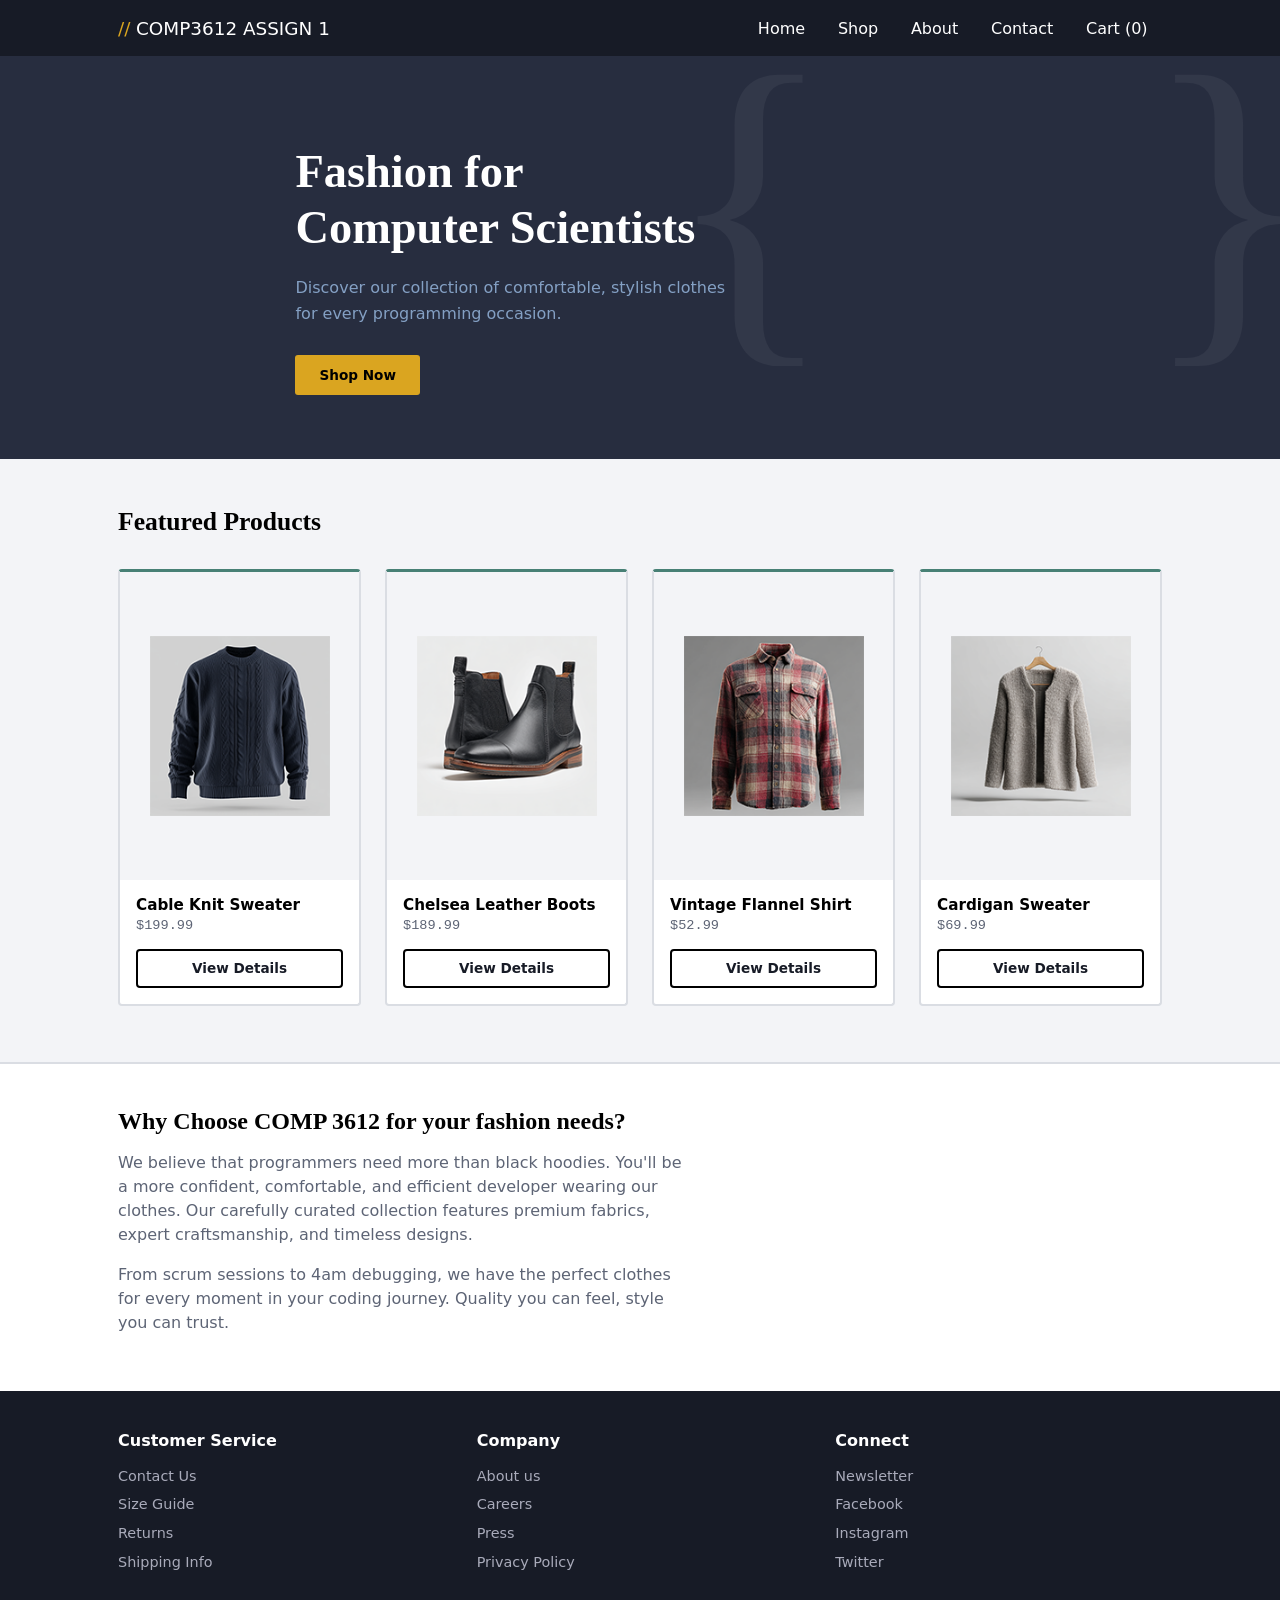
==== index.html @ bbde08c1 "completed index.html" ====
<!DOCTYPE html>

<html>
    <head>
        <link rel="stylesheet" href="styles.css">
    </head>
    <body>

        <header class="site-header">
            <div class="container">
                <a class="logo" href="index.html"><span>//</span>COMP3612 ASSIGN 1</a>

                <nav class="site-nav" aria-label="Main navigation">
                    <ul>
                        <li><a href="index.html" aria-current="page">Home</a></li>
                        <li><a href="#">Shop</a></li>
                        <li><a href="about.html" aria-current="page">About</a></li>
                        <li><a href="#" aria-current="page">Contact</a></li>
                        <li><a href="#" aria-current="page">Cart (0)</a></li>

                    </ul>
                </nav>
            </div>
        </header>

        <main>
            <section class="hero">
                <div class="container">
                    <div class="hero-copy">
                        <h1>Fashion for Computer Scientists</h1>
                        <p>Discover our collection of comfortable, stylish clothes for every programming occasion.</p>
                        <a class="hero-button" href="product.html">Shop Now</a>
                    </div>
                </div>
            </section>

            <section class="featured">
                <div class="container">
                    <h2 id="featured-header">Featured Products</h2>

                    <div class="product-grid">
                        <article class="product-card">
                            <figure>
                                <img src="data/images/003-small-front.png" alt="Cable knit sweater">
                            </figure>

                            <div class="card-body">
                                <h3>Cable Knit Sweater</h3>
                                <p class="price">$199.99</p>
                                <a class="featured-button" href="product.html">View Details</a>
                            </div>
                        </article>

                        <article class="product-card">
                            <figure>
                                <img src="data/images/008-small-front.png" alt="Boots">
                            </figure>

                            <div class="card-body">
                                <h3>Chelsea Leather Boots</h3>
                                <p class="price">$189.99</p>
                                <a class="dark featured-button" href="product.html">View Details</a>
                            </div>
                        </article>

                        <article class="product-card">
                            <figure>
                                <img src="data/images/011-small-front.png" alt="Flannel">
                            </figure>

                            <div class="card-body">
                                <h3>Vintage Flannel Shirt</h3>
                                <p class="price">$52.99</p>
                                <a class="featured-button" href="product.html">View Details</a>
                            </div>
                        </article>

                        <article class="product-card">
                            <figure>
                                <img src="data/images/009-small-front.png" alt="Cardigan">
                            </figure>

                            <div class="card-body">
                                <h3>Cardigan Sweater</h3>
                                <p class="price">$69.99</p>
                                <a class="featured-button" href="product.html">View Details</a>
                            </div>
                        </article>
                    </div>

                </div>

            </section>

            <section class="why">
                <div class="container">
                    <h2 id="why-header">Why Choose COMP 3612 for your fashion needs?</h2>
                    <p>We believe that programmers need more than black hoodies. You'll be a more confident, comfortable, and efficient developer wearing our clothes. Our carefully curated collection features premium fabrics, expert craftsmanship, and timeless designs.</p>
                    <p>From scrum sessions to 4am debugging, we have the perfect clothes for every moment in your coding journey. Quality you can feel, style you can trust.</p>
                 </div>
            </section>

        </main>


        <footer>
            <div class="container">
                <div class="site-footer">
                    <section>
                        <h2>Customer Service</h2>
                        <ul>
                            <li><a href="#">Contact Us</a></li>
                            <li><a href="#">Size Guide</a></li>
                            <li><a href="#">Returns</a></li>
                            <li><a href="#">Shipping Info</a></li>
                        </ul>
                    </section>

                    <section>
                        <h2>Company</h2>
                        <ul>
                            <li><a href="about.html">About us</a></li>
                            <li><a href="#">Careers</a></li>
                            <li><a href="#">Press</a></li>
                            <li><a href="#">Privacy Policy</a></li>
                        </ul>
                    </section>

                    <section>
                        <h2>Connect</h2>
                        <ul>
                            <li><a href="#">Newsletter</a></li>
                            <li><a href="#">Facebook</a></li>
                            <li><a href="#">Instagram</a></li>
                            <li><a href="#">Twitter</a></li>
                        </ul>
                    </section>

                </div>

            </div>
        </footer>

    </body>
</html>
---- styles.css ----
body {
    margin: 0;
    display: flex;
    flex-direction: column;
    min-height: 100vh;
    font-family: system-ui, -apple-system, BlinkMacSystemFont, 'Segoe UI', Roboto, Oxygen, Ubuntu, Cantarell, 'Open Sans', 'Helvetica Neue', sans-serif;
}



.container {
    width: 100%;
    max-width: 1100px;
    margin: 0 auto;
    padding: 0 1.75rem;
    box-sizing: border-box;
}

/* header + navigation */

.site-header {
    background-color: #171b26;
    color: white;
}

.site-header .container {
    display: flex;
    align-items:stretch;
    justify-content: space-between;
    min-height: 3.5rem;
    gap: 1rem;
}

.logo {
    display: flex;
    align-items: center;
    color:white;
    text-decoration: none;
    white-space: nowrap;
    font-size: 1.15rem;
}

.logo span {
    color: goldenrod;
    margin-right: 0.35rem;
}

.site-nav {
    display: flex;
}

.site-nav li {
    display: flex;
}

.site-nav ul {
    display: flex;
    justify-content: flex-end;
    gap: 0.25rem;
    list-style-type: none;
    margin: 0;
}

.site-nav a {
    display: flex;
    align-items: center;
    padding: 0 0.9rem;
    font-size: 1rem;
    color: white;
    text-decoration: none;
    
}

.site-nav a:hover {
    background-color: #34495e;
    border-radius: 1px;
}

/* hero */
.hero {
    position: relative;
    overflow: hidden;
    padding: 5.5rem 0 4rem;
    background-color: #272d3f;
    color: white;
}

/* decorative curly braces behind the text */
.hero::before,
.hero::after {
    position: absolute;
    top: -2rem;
    font-family: Georgia, 'Times New Roman', Times, serif;
    font-size: 22rem;
    line-height: 1;
    color: rgba(255, 255, 255, 0.05);
    pointer-events: none;
}

.hero::before {
    content: "{";
    left: 52%;
}

.hero::after {
    content: "}";
    right: -2rem;
}

.hero .container {
    position: relative;
    z-index: 1;
}

.hero-copy {
    max-width: 440px;
    margin-left: 17%;
}

.hero h1 {
    margin: 0 0 1.25rem;
    font-family: Georgia, 'Times New Roman', Times, serif;
    font-size: 2.9rem;
    line-height: 1.2;
}

.hero p {
    margin: 0 0 1.75rem;
    font-size: 1rem;
    line-height: 1.6;
    color: #84a0c4;
}

.hero-button {
    display: inline-block;
    padding: 0.75rem 1.5rem;
    border-radius: 3px;
    text-decoration: none;
    font-size: 0.85rem;
    font-weight: 600;
    color: black;
    background-color: goldenrod;
}

.hero-button:hover {
    background-color: rgb(164, 125, 26);
}

/* Featured Products */

.featured {
    background-color: #f3f4f7;
    padding: 3rem 0 3.5rem;
}

.featured h2 {
    margin: 0 0 2rem;
    font-family: Georgia, 'Times New Roman', Times, serif;
    font-size: 1.6rem;
}

.product-grid {
    display: grid;
    grid-template-columns: 1fr 1fr 1fr 1fr;
    gap: 1.5rem;
    align-items: start;

}

.product-card {
    background-color: white;    
    border: 2px solid #dadde3;
    border-top: 3px solid #478075;
    border-radius: 4px;

}

.product-card:hover {
    border: 2px solid black;
    border-top: 3px solid goldenrod;
    border-radius: 4px;

}

.product-card figure {
    margin: 0;
    padding: 4rem 1.5rem 4rem 1.5rem;
    background-color: #f3f4f7;
}

.product-card img {
    display: block;
    width: 100%;
    max-width: 180px;
    margin: 0 auto;
}

.card-body {
    padding: 1rem;
}

.product-card h3 {
    margin: 0 0 0.25rem;
    font-size: 0.95rem;
}

.price {
    margin: 0 0 1rem;
    font-family: "Courier New", monospace;
    font-size: 0.85rem;
    color: #5d6475;
}

.featured-button {
    display:block;
    border: 2px solid black;
    border-radius: 4px;
    padding: 0.6rem;
    text-decoration: none;
    text-align: center;
    font-size: 0.85rem;
    font-weight: 600;
    color: #171b26;
    background-color: white;
}

.featured-button:hover {
    color: white;
    background-color: #171b26;
}

/* why */
.why {
    padding: 2.75rem 0 2.5rem;
    border-top: 2px solid #dadde3;
}

.why h2 {
    margin: 0 0 1rem;
    font-family: Georgia, 'Times New Roman', Times, serif;
}

.why p {
    max-width: 36rem;
    margin: 0 0 1rem;
    line-height: 1.5;
    color: #5d6475;
}

/* footer */

footer {
    margin-top: auto;
    padding: 2.5rem 0 1.5rem;
    background-color: #171b26;
    color: white;
}

.site-footer {
    display: grid;
    grid-template-columns: repeat(3, 1fr);
    gap: 2rem;
}

footer h2 {
    margin: 0 0 1rem;
    font-size: 1rem;
}

footer ul {
    list-style-type: none;
    margin: 0;
    padding: 0;
}

footer li {
    margin-bottom: 0.6rem;
}

footer a {
    text-decoration: none;
    color: #a9abba;
    font-size: 0.9rem;
}

/* body */

body {
    margin: 0;
    display: flex;
    flex-direction: column;
    min-height: 100vh;
}

@media (max-width: 900px) {
    .product-grid {
        grid-template-columns: 1fr 1fr;
    }
}

@media (max-width: 600px) {
    .product-grid {
        grid-template-columns: 1fr;
    }
}
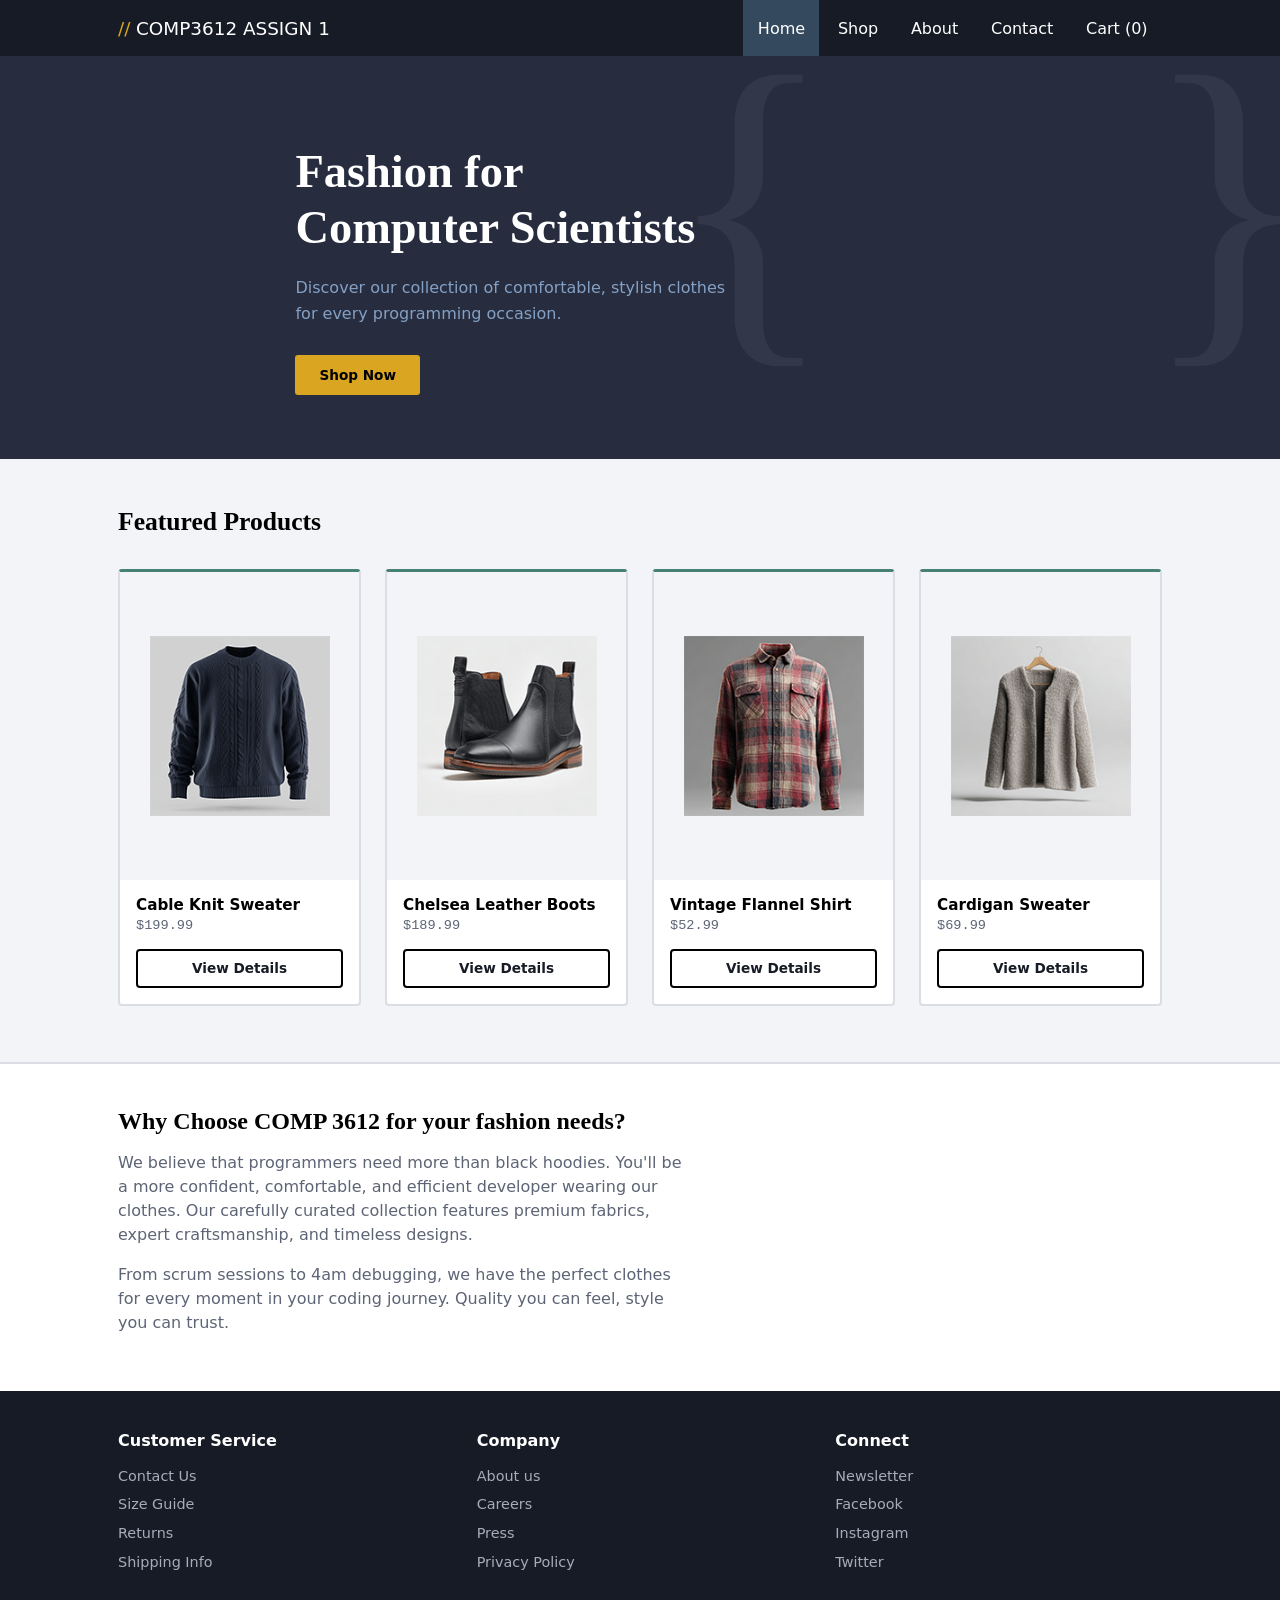
==== commit 729ecd07: "product.html (no form)" ====
--- a/index.html
+++ b/index.html
@@ -2,6 +2,9 @@
 
 <html>
     <head>
+        <meta charset="UTF-8"
+        <meta name="viewport" content="width=device-width, intial-scale=1.0">
+        <title>Home page - COMP3612 Assign 1</title>
         <link rel="stylesheet" href="styles.css">
     </head>
     <body>
@@ -12,7 +15,7 @@
 
                 <nav class="site-nav" aria-label="Main navigation">
                     <ul>
-                        <li><a href="index.html" aria-current="page">Home</a></li>
+                        <li><a class="active" href="index.html" aria-current="page">Home</a></li>
                         <li><a href="#">Shop</a></li>
                         <li><a href="about.html" aria-current="page">About</a></li>
                         <li><a href="#" aria-current="page">Contact</a></li>
@@ -59,7 +62,7 @@
                             <div class="card-body">
                                 <h3>Chelsea Leather Boots</h3>
                                 <p class="price">$189.99</p>
-                                <a class="dark featured-button" href="product.html">View Details</a>
+                                <a class="dark featured-button" href="#">View Details</a>
                             </div>
                         </article>
 
@@ -71,7 +74,7 @@
                             <div class="card-body">
                                 <h3>Vintage Flannel Shirt</h3>
                                 <p class="price">$52.99</p>
-                                <a class="featured-button" href="product.html">View Details</a>
+                                <a class="featured-button" href="#">View Details</a>
                             </div>
                         </article>
 
@@ -83,7 +86,7 @@
                             <div class="card-body">
                                 <h3>Cardigan Sweater</h3>
                                 <p class="price">$69.99</p>
-                                <a class="featured-button" href="product.html">View Details</a>
+                                <a class="featured-button" href="#">View Details</a>
                             </div>
                         </article>
                     </div>
--- a/styles.css
+++ b/styles.css
@@ -74,6 +74,10 @@
 .site-nav a:hover {
     background-color: #34495e;
     border-radius: 1px;
+}
+
+.site-nav a.active {
+    background-color: #34495e;
 }
 
 /* hero */
@@ -292,6 +296,272 @@
     min-height: 100vh;
 }
 
+/* PRODUCT.HTML PAGE */
+
+.shop-nav {
+    background-color: white;
+    border-bottom: 1px solid #dadde3;
+}
+
+.shop-nav ol {
+    display: flex;
+    flex-wrap: wrap;
+    gap: 0.4rem;
+    padding: 0.6rem 0;
+    margin: 0;
+    list-style: none;
+    font-family: 'Courier New', Courier, monospace;
+    font-size: 0.8rem;
+}
+
+.shop-nav li + li::before {
+    content: ">";
+    margin-right: 0.4rem;
+}
+
+.shop-nav a {
+    text-decoration: none;
+    color: black;
+}
+
+.shop-nav a:hover {
+    color: goldenrod;
+}
+
+.product-main {
+    background-color: #f3f4f7;
+    padding: 2.25rem 0 2rem;
+}
+
+.product-layout {
+    display: grid;
+    grid-template-columns: 1.15fr 1fr;
+    gap: 2.5rem;
+    align-items: start;
+}
+
+/* gallery */
+
+.gallery-main {
+    margin: 0 0 0.6rem;
+    background-color: #dadde3;
+}
+
+.gallery-main img {
+    display: block;
+    width: 100%;
+}
+
+.small-gallery {
+    display: grid;
+    grid-template-columns: repeat(3, 1fr);
+    gap: 0.6rem;
+}
+
+.small-gallery a {
+    display: block;
+    border: 2px solid transparent;
+    background-color: #dadde3;
+}
+
+.small-gallery a:hover {
+    border-color: goldenrod;
+}
+
+.small-gallery img {
+    display: block;
+    width: 100%;
+}
+
+/* product info */
+
+.product-info h1 {
+    max-width: 15rem;
+    margin: 0 0 0.4rem;
+    font-family: Georgia, 'Times New Roman', Times, serif;
+    font-size: 2rem;
+    line-height: 1.2;
+}
+
+.rating {
+    margin: 0 0 0.9rem;
+    font-family: 'Courier New', Courier, monospace;
+    font-size: 0.8rem;
+    color: goldenrod;
+    font-weight: 600;
+    
+}
+
+.stars {
+    letter-spacing: 1px;
+}
+
+.product-price {
+    margin: 0 0 1rem;
+    font-family: 'Courier New', Courier, monospace;
+    font-size: 1.5rem;
+    font-weight: 700;
+}
+
+.product-description {
+    margin: 0 0 1.5rem;
+    font-size: 0.9rem;
+    line-height: 1.65;
+    color: #5d6475;
+}
+
+
+/* details + tabs */
+
+.product-details,
+.reviews {
+    background-color: #f3f4f7;
+}
+
+.product-details {
+    padding-bottom: 1rem;
+    border-top: 1px solid #dadde3;
+}
+
+.tab-list {
+    display: flex;
+    gap: 1.25rem;
+    margin: 0 0 1.5rem;
+    padding: 0;
+    list-style: none;
+    border-bottom: 1px solid #dadde3;
+    font-size: 0.85rem;
+}
+
+.tab-list li a {
+    display: block;
+    margin-bottom: -1px;
+    padding: 0.9rem 0 0.7rem;
+    border-bottom: 2px solid transparent;
+    color: #5d6475;
+    font-weight: 400;
+    text-decoration: none;
+}
+
+.tab-list li a:hover {
+    color: goldenrod;
+}
+
+.tab-list li a.active {
+    border-bottom-color: goldenrod;
+    color: black;
+}
+
+.product-details h2,
+.review-header {
+    margin: 0 0 0.75rem;
+    font-family: Georgia, 'Times New Roman', Times, serif;
+    font-size: 1.3rem;
+}
+
+.details-text {
+    max-width: 30rem;
+    margin: 0;
+    line-height: 1.65;
+    font-size: 0.85rem;
+    color: #5d6475;
+}
+
+.key-header {
+    margin: 1.5rem 0 0.75rem;
+    font-size: 0.9rem;
+}
+
+/* table */
+
+.features-table {
+    width: 100%;
+    max-width: 28rem;
+    border-collapse: collapse;
+    font-size: 0.85rem;
+}
+
+.features-table th,
+.features-table td {
+    padding: 0.6rem 0.5rem;
+    border-bottom: 1px solid #dadde3;
+    text-align: left;
+    font-weight: 400;
+    font-family: 'Courier New', Courier, monospace;
+}
+
+.features-table th {
+    width: 9rem;
+    color: #5d6475;
+}
+
+.features-table tr:last-child th,
+.features-table tr:last-child td {
+    border-bottom: 0;
+}
+
+/* reviews */
+
+.reviews {
+    padding: 1.75rem 0 3rem;
+    border-top: 1px solid #dadde3;
+}
+
+.review {
+    padding: 0.9rem 0;
+    border-bottom: 1px solid #dadde3;
+}
+
+.review:last-child {
+    border-bottom: 0;
+}
+
+.review-head {
+    display: flex;
+    justify-content: space-between;
+    align-items: baseline;
+    margin-bottom: 0.3rem;
+}
+
+.reviews .name {
+    margin: 0;
+    font-weight: 500;
+    font-size: 0.9rem;
+}
+
+.reviews .stars {
+    margin-left: 0.4rem;
+    font-size: 0.75rem;
+    color: goldenrod;
+}
+
+.review time {
+    font-family: 'Courier New', Courier, monospace;
+    font-size: 0.75rem;
+    color: #5d6475;
+}
+
+.review-text {
+    max-width: 34rem;
+    margin: 0;
+    font-size: 0.85rem;
+    line-height: 1.6;
+    color: black;
+}
+
+@media (max-width: 900px) {
+    .product-layout {
+        grid-template-columns: 1fr;
+    }
+}
+
+@media (max-width: 600px) {
+    .review-head {
+        flex-direction: column;
+    }
+}
+
+
 @media (max-width: 900px) {
     .product-grid {
         grid-template-columns: 1fr 1fr;
